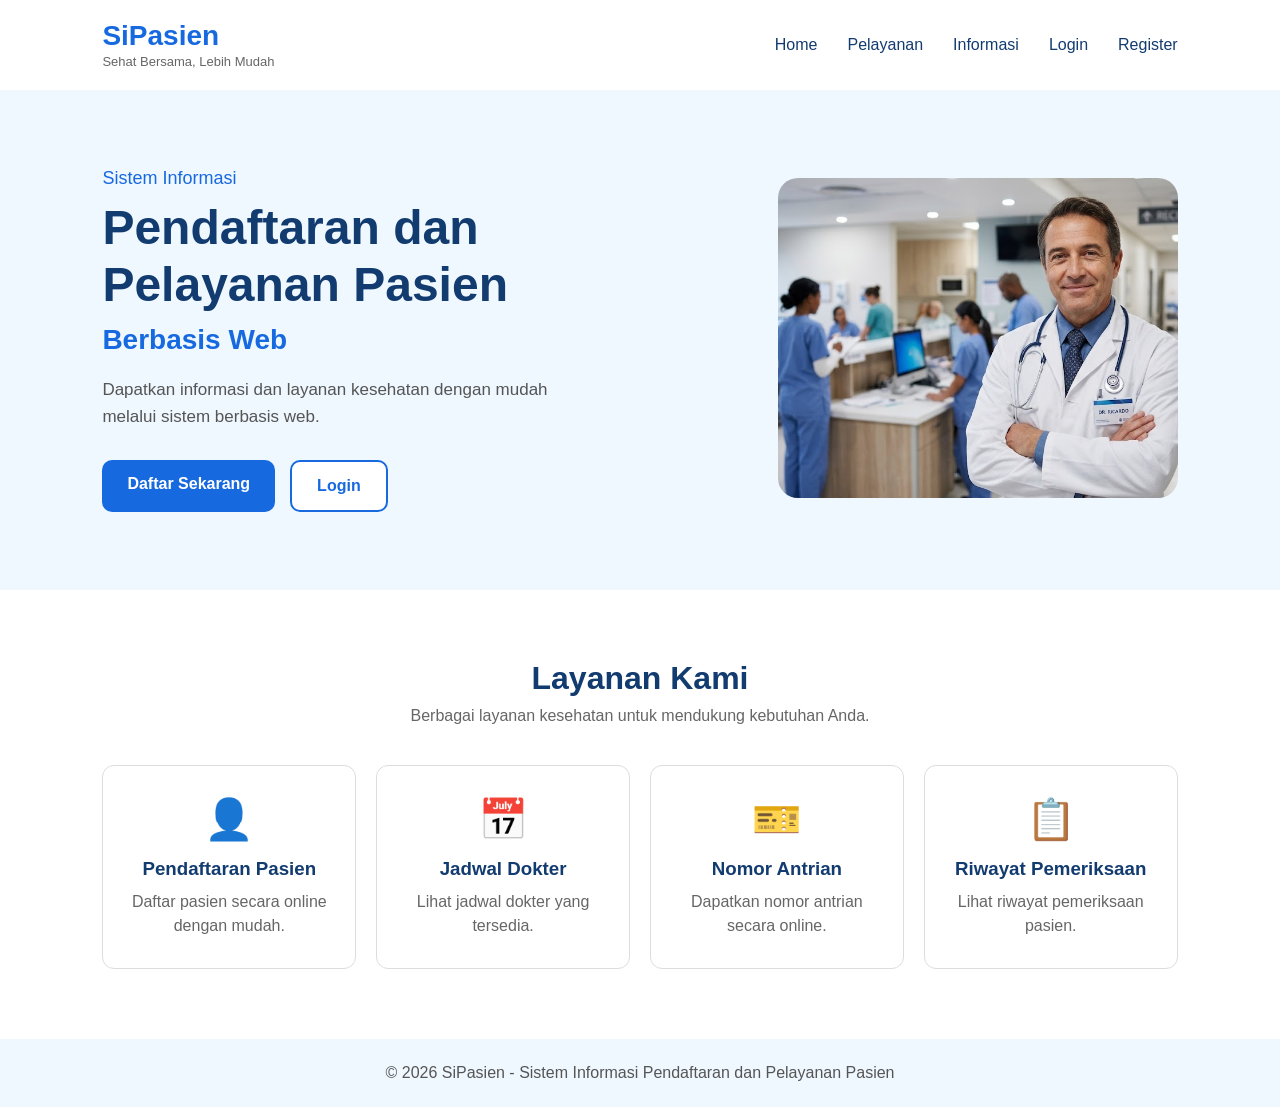
==== index.html @ 36231f88 "(BAB 2 HTML & CSS : Tambahkan struktur HTML dan styling CSS dashboard)" ====
<!DOCTYPE html>
<html lang="id">
<head>
    <meta charset="UTF-8">
    <meta name="viewport" content="width=device-width, initial-scale=1.0">

    <title>SiPasien - Pendaftaran dan Pelayanan Pasien</title>

    <link rel="stylesheet" href="css/style.css">
</head>

<body>

    <!-- HEADER -->
    <header class="header">

        <div class="logo">
            <h2>SiPasien</h2>
            <span>Sehat Bersama, Lebih Mudah</span>
        </div>

        <nav class="navbar">
            <a href="index.html">Home</a>
            <a href="#">Pelayanan</a>
            <a href="#">Informasi</a>
            <a href="login.html">Login</a>
            <a href="register.html">Register</a>
        </nav>

    </header>


    <!-- HERO / MENU UTAMA -->
    <section class="hero">

        <div class="hero-content">

            <p class="subtitle">Sistem Informasi</p>

            <h1>
                Pendaftaran dan<br>
                Pelayanan Pasien
            </h1>

            <h2>Berbasis Web</h2>

            <p class="description">
                Dapatkan informasi dan layanan kesehatan
                dengan mudah melalui sistem berbasis web.
            </p>

            <div class="hero-buttons">
                <a href="register.html" class="btn primary">
                Daftar Sekarang
                </a>

                <a href="login.html" class="btn secondary">
                Login
                </a>
            </div>

        </div>


        <div class="hero-image">

            <img src="images/dokter.jpg" alt="Dokter">

        </div>

    </section>


    <!-- LAYANAN -->
    <section class="layanan">

        <h2>Layanan Kami</h2>

        <p class="layanan-description">
            Berbagai layanan kesehatan untuk mendukung kebutuhan Anda.
        </p>


        <div class="card-container">

            <!-- CARD 1 -->
            <div class="card">

                <div class="icon">
                    👤
                </div>

                <h3>Pendaftaran Pasien</h3>

                <p>
                    Daftar pasien secara online dengan mudah.
                </p>

            </div>


            <!-- CARD 2 -->
            <div class="card">

                <div class="icon">
                    📅
                </div>

                <h3>Jadwal Dokter</h3>

                <p>
                    Lihat jadwal dokter yang tersedia.
                </p>

            </div>


            <!-- CARD 3 -->
            <div class="card">

                <div class="icon">
                    🎫
                </div>

                <h3>Nomor Antrian</h3>

                <p>
                    Dapatkan nomor antrian secara online.
                </p>

            </div>


            <!-- CARD 4 -->
            <div class="card">

                <div class="icon">
                    📋
                </div>

                <h3>Riwayat Pemeriksaan</h3>

                <p>
                    Lihat riwayat pemeriksaan pasien.
                </p>

            </div>

        </div>

    </section>


    <!-- FOOTER -->
    <footer class="footer">

        <p>
            © 2026 SiPasien - Sistem Informasi Pendaftaran dan Pelayanan Pasien
        </p>

    </footer>


    <script src="js/script.js"></script>

</body>
</html>
---- css/style.css ----
/* RESET */
* {
    margin: 0;
    padding: 0;
    box-sizing: border-box;
}

body {
    font-family: Arial, sans-serif;
    color: #123b70;
    background-color: #ffffff;
}

/* HEADER */
.header {
    height: 90px;
    padding: 0 8%;
    display: flex;
    align-items: center;
    justify-content: space-between;
    background-color: #ffffff;
}

.logo h2 {
    color: #1769e0;
    font-size: 28px;
}

.logo span {
    font-size: 13px;
    color: #666666;
}

.navbar {
    display: flex;
    gap: 30px;
}

.navbar a {
    text-decoration: none;
    color: #123b70;
    font-size: 16px;
}

.navbar a:hover {
    color: #1769e0;
}

/* HERO */
.hero {
    min-height: 500px;
    padding: 60px 8%;
    display: flex;
    align-items: center;
    justify-content: space-between;
    background-color: #eff7ff;
}

.hero-content {
    max-width: 600px;
}

.subtitle {
    font-size: 18px;
    margin-bottom: 10px;
    color: #1769e0;
}

.hero h1 {
    font-size: 48px;
    line-height: 1.2;
    margin-bottom: 10px;
    color: #123b70;
}

.hero h2 {
    font-size: 28px;
    color: #1769e0;
    margin-bottom: 20px;
}

.description {
    max-width: 500px;
    font-size: 17px;
    line-height: 1.6;
    color: #555555;
    margin-bottom: 30px;
}

/* BUTTON */
.hero-buttons {
    display: flex;
    gap: 15px;
}

.btn {
    display: inline-block;
    padding: 15px 25px;
    border-radius: 10px;
    text-decoration: none;
    font-weight: bold;
}

.primary {
    background-color: #1769e0;
    color: #ffffff;
}

.secondary {
    background-color: #ffffff;
    color: #1769e0;
    border: 2px solid #1769e0;
}

/* HERO IMAGE */
.hero-image img {
    width: 400px;
    height: 320px;
    object-fit: cover;
    border-radius: 20px;
}

/* LAYANAN */
.layanan {
    padding: 70px 8%;
    text-align: center;
}

.layanan h2 {
    font-size: 32px;
    margin-bottom: 10px;
}

.layanan-description {
    color: #666666;
    margin-bottom: 40px;
}

.card-container {
    display: grid;
    grid-template-columns: repeat(4, 1fr);
    gap: 20px;
}

.card {
    padding: 30px 20px;
    border: 1px solid #dddddd;
    border-radius: 12px;
    background-color: #ffffff;
}

.icon {
    font-size: 40px;
    margin-bottom: 15px;
}

.card h3 {
    margin-bottom: 10px;
    color: #123b70;
}

.card p {
    color: #666666;
    line-height: 1.5;
}

/* FOOTER */
.footer {
    padding: 25px;
    text-align: center;
    background-color: #eff7ff;
    color: #555555;
}

/* RESPONSIVE */
@media (max-width: 768px) {

    .header {
        height: auto;
        padding: 20px;
        flex-direction: column;
        gap: 20px;
    }

    .navbar {
        gap: 15px;
        flex-wrap: wrap;
        justify-content: center;
    }

    .hero {
        padding: 50px 20px;
        flex-direction: column;
        text-align: center;
        gap: 40px;
    }

    .hero h1 {
        font-size: 36px;
    }

    .hero h2 {
        font-size: 24px;
    }

    .description {
        margin-left: auto;
        margin-right: auto;
    }

    .hero-buttons {
        justify-content: center;
    }

    .hero-image img {
        width: 100%;
        max-width: 350px;
        height: 280px;
    }

    .card-container {
        grid-template-columns: 1fr;
    }
}


/* =========================
   HALAMAN LOGIN
   ========================= */

.login-page {
    min-height: 650px;
    padding: 70px 20px;
    display: flex;
    justify-content: center;
    align-items: center;
    background-color: #eff7ff;
}

.login-container {
    width: 100%;
    max-width: 450px;
    padding: 40px;
    background-color: #ffffff;
    border-radius: 15px;
    box-shadow: 0 5px 20px rgba(0, 0, 0, 0.08);
}

.login-container h1 {
    text-align: center;
    font-size: 32px;
    color: #123b70;
    margin-bottom: 10px;
}

.login-subtitle {
    text-align: center;
    color: #666666;
    margin-bottom: 30px;
    line-height: 1.5;
}

.form-group {
    margin-bottom: 20px;
}

.form-group label {
    display: block;
    margin-bottom: 8px;
    font-weight: bold;
    color: #123b70;
}

.form-group input {
    width: 100%;
    padding: 13px 15px;
    border: 1px solid #cccccc;
    border-radius: 8px;
    font-size: 15px;
    outline: none;
}

.form-group input:focus {
    border-color: #1769e0;
}

.login-button {
    width: 100%;
    padding: 14px;
    border: none;
    border-radius: 8px;
    background-color: #1769e0;
    color: #ffffff;
    font-size: 16px;
    font-weight: bold;
    cursor: pointer;
}

.login-button:hover {
    background-color: #1258bd;
}

.register-text {
    text-align: center;
    margin-top: 25px;
    color: #666666;
}

.register-text a {
    color: #1769e0;
    font-weight: bold;
    text-decoration: none;
}


/* RESPONSIVE LOGIN */
@media (max-width: 768px) {

    .login-page {
        padding: 40px 20px;
        min-height: 600px;
    }

    .login-container {
        padding: 30px 20px;
    }

}


/* REGISTER */

.register-page {
    min-height: 750px;
    padding: 60px 20px;
    display: flex;
    justify-content: center;
    align-items: center;
    background: #eff7ff;
}

.register-container {
    width: 100%;
    max-width: 500px;
    background: white;
    padding: 40px;
    border-radius: 15px;
    box-shadow: 0 5px 20px rgba(0,0,0,0.08);
}

.register-container h1 {
    text-align: center;
    color: #123b70;
    margin-bottom: 10px;
}

.register-subtitle {
    text-align: center;
    color: #666;
    margin-bottom: 25px;
}

.register-button {
    width: 100%;
    padding: 14px;
    border: none;
    border-radius: 8px;
    background: #1769e0;
    color: white;
    font-size: 16px;
    font-weight: bold;
    cursor: pointer;
}

.register-button:hover {
    background: #1258bd;
}

.login-text {
    text-align: center;
    margin-top: 20px;
}

.login-text a {
    color: #1769e0;
    text-decoration: none;
    font-weight: bold;
}


/* =========================
   DASHBOARD
   ========================= */

.sidebar {
    position: fixed;
    left: 0;
    top: 0;

    width: 240px;
    height: 100vh;

    background-color: #123b70;
    color: white;

    padding: 30px 20px;
}

.sidebar-logo {
    text-align: center;
    margin-bottom: 40px;
}

.sidebar-logo h2 {
    color: white;
    font-size: 26px;
    margin-bottom: 5px;
}

.sidebar-logo p {
    color: #cfe3ff;
    font-size: 13px;
}

.sidebar-menu {
    display: flex;
    flex-direction: column;
    gap: 8px;
}

.sidebar-menu a {
    padding: 13px 15px;

    color: white;
    text-decoration: none;

    border-radius: 8px;
    font-size: 15px;
}

.sidebar-menu a:hover,
.sidebar-menu a.active {
    background-color: #1769e0;
}


/* MAIN DASHBOARD */

.dashboard-content {
    margin-left: 240px;
    min-height: 100vh;

    padding: 35px;

    background-color: #f5f8fc;
}

.dashboard-top {
    display: flex;
    justify-content: space-between;
    align-items: center;

    margin-bottom: 25px;
}

.dashboard-top h1 {
    color: #123b70;
    margin-bottom: 5px;
}

.dashboard-top p {
    color: #666666;
}

.user-info {
    display: flex;
    align-items: center;
    gap: 10px;

    padding: 10px 15px;

    background-color: white;
    border-radius: 8px;
}


/* WELCOME */

.welcome-box {
    padding: 25px;

    background-color: #1769e0;
    color: white;

    border-radius: 12px;

    margin-bottom: 25px;
}

.welcome-box h2 {
    margin-bottom: 8px;
}


/* DASHBOARD CARDS */

.dashboard-cards {
    display: grid;

    grid-template-columns: repeat(3, 1fr);

    gap: 20px;

    margin-bottom: 30px;
}

.dashboard-card {
    display: flex;

    align-items: center;

    gap: 20px;

    padding: 25px;

    background-color: white;

    border-radius: 12px;

    box-shadow: 0 3px 10px rgba(0,0,0,0.05);
}

.card-icon {
    font-size: 35px;
}

.dashboard-card p {
    color: #666666;
    margin-bottom: 5px;
}

.dashboard-card h2 {
    color: #123b70;
}


/* CRUD SECTION */

.crud-section {
    background-color: white;

    padding: 25px;

    border-radius: 12px;

    margin-bottom: 25px;

    box-shadow: 0 3px 10px rgba(0,0,0,0.05);
}

.section-header {
    display: flex;

    justify-content: space-between;

    align-items: center;

    margin-bottom: 20px;
}

.section-header h2,
.crud-section > h2 {
    color: #123b70;

    margin-bottom: 5px;
}

.section-header p {
    color: #666666;
}


/* BUTTON TAMBAH */

.add-button {
    padding: 11px 18px;

    border: none;

    border-radius: 7px;

    background-color: #1769e0;

    color: white;

    font-weight: bold;

    cursor: pointer;
}

.add-button:hover {
    background-color: #1258bd;
}


/* TABLE */

.table-container {
    overflow-x: auto;
}

table {
    width: 100%;

    border-collapse: collapse;
}

table th {
    padding: 13px;

    background-color: #eff7ff;

    color: #123b70;

    text-align: left;
}

table td {
    padding: 13px;

    border-bottom: 1px solid #eeeeee;

    color: #555555;
}


/* ACTION BUTTON */

.edit-button,
.delete-button {
    padding: 7px 10px;

    border: none;

    border-radius: 5px;

    cursor: pointer;

    color: white;
}

.edit-button {
    background-color: #1769e0;
}

.delete-button {
    background-color: #dc3545;
}


/* QUEUE */

.queue-box {
    text-align: center;

    padding: 30px;

    margin-top: 20px;

    background-color: #eff7ff;

    border-radius: 10px;
}

.queue-box h1 {
    font-size: 50px;

    color: #1769e0;

    margin: 15px 0;
}


/* FOOTER */

.dashboard-footer {
    text-align: center;

    padding: 25px;

    color: #666666;
}


/* RESPONSIVE DASHBOARD */

@media (max-width: 768px) {

    .sidebar {
        position: relative;

        width: 100%;
        height: auto;

        padding: 20px;
    }

    .sidebar-logo {
        margin-bottom: 20px;
    }

    .sidebar-menu {
        flex-direction: row;

        flex-wrap: wrap;

        justify-content: center;
    }

    .sidebar-menu a {
        font-size: 13px;
    }

    .dashboard-content {
        margin-left: 0;

        padding: 20px;
    }

    .dashboard-top {
        flex-direction: column;

        align-items: flex-start;

        gap: 15px;
    }

    .dashboard-cards {
        grid-template-columns: 1fr;
    }

    .section-header {
        flex-direction: column;

        align-items: flex-start;

        gap: 15px;
    }
}
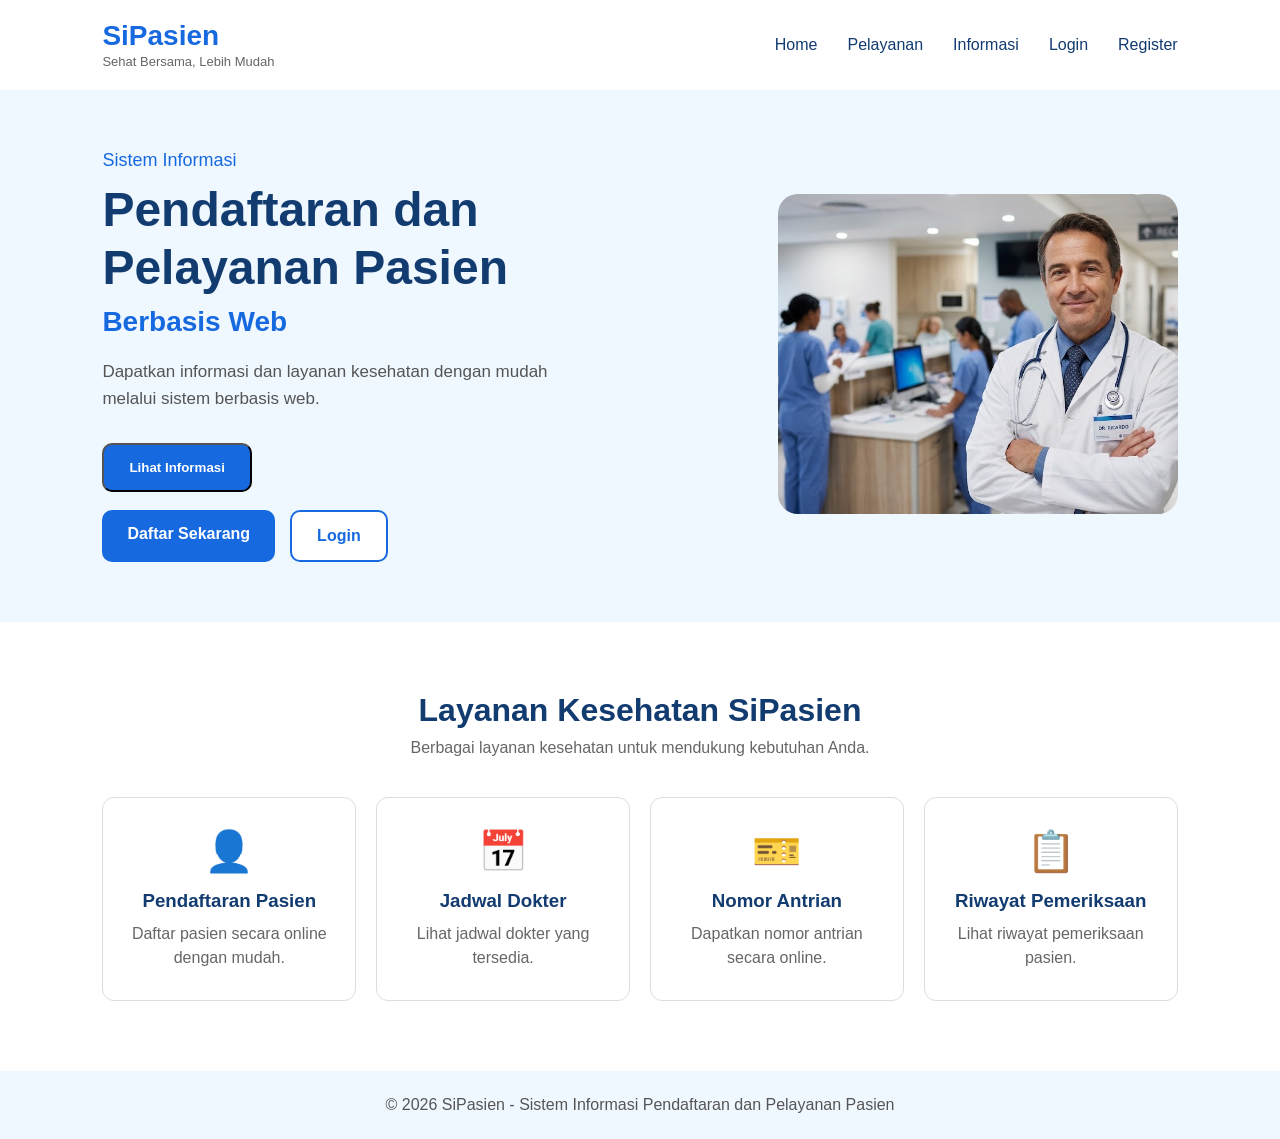
==== commit 812705b6: "BAB 3 Implementasi DOM dan Toast" ====
--- a/index.html
+++ b/index.html
@@ -48,16 +48,21 @@
                 Dapatkan informasi dan layanan kesehatan
                 dengan mudah melalui sistem berbasis web.
             </p>
+            
+            <button type="button" id="tombolInfo" class="btn primary">
+            Lihat Informasi
+            </button>
+            <br><br>
+            <div class="hero-buttons">
+            <a href="register.html" class="btn primary" id="tombolDaftar">
+            Daftar Sekarang
+            </a>
 
-            <div class="hero-buttons">
-                <a href="register.html" class="btn primary">
-                Daftar Sekarang
-                </a>
+            <a href="login.html" class="btn secondary" id="tombolLogin">
+            Login
+            </a>
+        </div>
 
-                <a href="login.html" class="btn secondary">
-                Login
-                </a>
-            </div>
 
         </div>
 
@@ -74,7 +79,7 @@
     <!-- LAYANAN -->
     <section class="layanan">
 
-        <h2>Layanan Kami</h2>
+        <h2 id="judulLayanan">Layanan Kami</h2>
 
         <p class="layanan-description">
             Berbagai layanan kesehatan untuk mendukung kebutuhan Anda.
@@ -160,7 +165,7 @@
 
     </footer>
 
-
+    <div id="toast" class="toast"></div>
     <script src="js/script.js"></script>
 
 </body>
--- a/css/style.css
+++ b/css/style.css
@@ -746,4 +746,35 @@
 
         gap: 15px;
     }
-}+}
+
+
+/* TOAST / SNACKBAR */
+
+.toast {
+    visibility: hidden;
+    opacity: 0;
+
+    position: fixed;
+    bottom: 25px;
+    left: 50%;
+    transform: translateX(-50%);
+
+    max-width: calc(100% - 40px);
+    padding: 15px 22px;
+
+    background-color: #123b70;
+    color: white;
+
+    border-radius: 8px;
+    text-align: center;
+    font-size: 14px;
+
+    z-index: 9999;
+    transition: opacity 0.3s ease;
+}
+
+.toast.show {
+    visibility: visible;
+    opacity: 1;
+}
